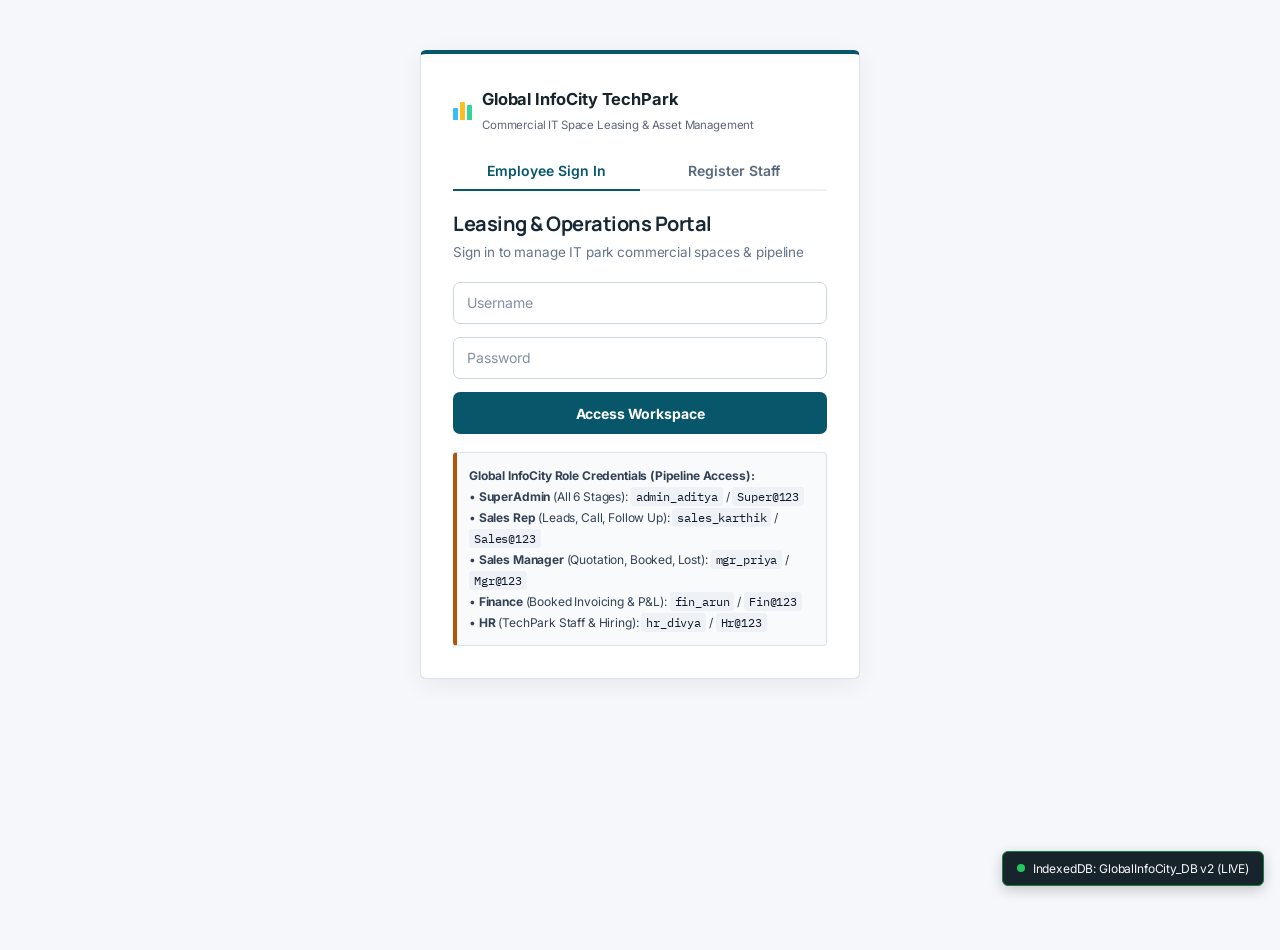
==== index.html @ 7f20994a "Initial commit" ====
<!DOCTYPE html>
<html lang="en">
<head>
    <meta charset="UTF-8">
    <meta name="viewport" content="width=device-width, initial-scale=1.0">
    <title>Global InfoCity TechPark — Commercial Leasing Portal</title>
    <link rel="stylesheet" href="style.css">
    <script src="db.js"></script>
</head>
<body>
    <div class="auth-container">
        <div style="display:flex; align-items:center; gap:10px; margin-bottom: 16px;">
            <div class="building-mark">
                <span class="b-tower b-t1"></span>
                <span class="b-tower b-t2"></span>
                <span class="b-tower b-t3"></span>
            </div>
            <div>
                <strong style="font-size:16.5px; color:#18242c; display:block;">Global InfoCity TechPark</strong>
                <span style="font-size:11.5px; color:#5b6777;">Commercial IT Space Leasing & Asset Management</span>
            </div>
        </div>

        <div class="tabs">
            <button class="tab-btn active" onclick="showTab('login')">Employee Sign In</button>
            <button class="tab-btn" onclick="showTab('register')">Register Staff</button>
        </div>

        <!-- Login Form -->
        <form id="loginForm" class="auth-form">
            <h2>Leasing & Operations Portal</h2>
            <p class="subtitle">Sign in to manage IT park commercial spaces & pipeline</p>
            <input type="text" id="loginUser" placeholder="Username" required>
            <input type="password" id="loginPass" placeholder="Password" required>
            <button type="submit" class="btn-primary">Access Workspace</button>
            <p id="loginError" class="error-msg"></p>
            
            <div class="demo-creds">
                <strong>Global InfoCity Role Credentials (Pipeline Access):</strong><br>
                • <strong>SuperAdmin</strong> (All 6 Stages): <code>admin_aditya</code> / <code>Super@123</code><br>
                • <strong>Sales Rep</strong> (Leads, Call, Follow Up): <code>sales_karthik</code> / <code>Sales@123</code><br>
                • <strong>Sales Manager</strong> (Quotation, Booked, Lost): <code>mgr_priya</code> / <code>Mgr@123</code><br>
                • <strong>Finance</strong> (Booked Invoicing & P&L): <code>fin_arun</code> / <code>Fin@123</code><br>
                • <strong>HR</strong> (TechPark Staff & Hiring): <code>hr_divya</code> / <code>Hr@123</code>
            </div>
        </form>

        <!-- Register Form -->
        <form id="registerForm" class="auth-form hidden">
            <h2>Register TechPark Staff</h2>
            <p class="subtitle">Provision role-based access for Global InfoCity</p>
            <input type="text" id="regName" placeholder="Full Name" required>
            <input type="text" id="regUser" placeholder="Username" required>
            <input type="password" id="regPass" placeholder="Password" required>
            <select id="regRole" required>
                <option value="" disabled selected>Select Department Role</option>
                <option value="SuperAdmin">SuperAdmin (Full Park & Pipeline Control)</option>
                <option value="Sales">Leasing Sales Executive (Leads, Call, Follow Up)</option>
                <option value="Sales Manager">Leasing Sales Manager (Quotation & Booking Approval)</option>
                <option value="Finance">Commercial Finance Analyst (Rent Invoicing & P&L)</option>
                <option value="HR">HR & Facility Staffing</option>
            </select>
            <button type="submit" class="btn-primary">Create Staff Account</button>
            <p id="regMsg" class="success-msg"></p>
        </form>
    </div>

    <script>
        function logAudit(actor, action, module, severity = "INFO") {
            const logs = JSON.parse(localStorage.getItem('infocity_audit_logs')) || [];
            logs.unshift({
                id: Date.now(),
                time: new Date().toLocaleString(),
                actor,
                action,
                module,
                severity
            });
            localStorage.setItem('infocity_audit_logs', JSON.stringify(logs));
        }

        function showTab(tab) {
            document.querySelectorAll('.tab-btn').forEach(b => b.classList.remove('active'));
            if (tab === 'login') {
                document.getElementById('loginForm').classList.remove('hidden');
                document.getElementById('registerForm').classList.add('hidden');
                document.querySelectorAll('.tab-btn')[0].classList.add('active');
            } else {
                document.getElementById('loginForm').classList.add('hidden');
                document.getElementById('registerForm').classList.remove('hidden');
                document.querySelectorAll('.tab-btn')[1].classList.add('active');
            }
        }

        document.getElementById('loginForm').addEventListener('submit', function(e) {
            e.preventDefault();
            const u = document.getElementById('loginUser').value.trim();
            const p = document.getElementById('loginPass').value.trim();
            const users = JSON.parse(localStorage.getItem('infocity_users')) || [];

            const matchedUser = users.find(user => user.username === u && user.password === p);

            if (!matchedUser) {
                logAudit(u || "Unknown", "Failed login attempt", "Auth Gateway", "WARN");
                document.getElementById('loginError').innerText = "Invalid username or password.";
                return;
            }
            if (matchedUser.status === "Suspended") {
                logAudit(u, "Blocked login (Suspended account)", "Auth Gateway", "CRITICAL");
                document.getElementById('loginError').innerText = "Account suspended by SuperAdmin.";
                return;
            }

            logAudit(matchedUser.username, `Signed into ${matchedUser.role} portal`, "Auth Gateway", "INFO");
            localStorage.setItem('currentUser', JSON.stringify(matchedUser));

            const routes = {
                "SuperAdmin": "superadmin.html?view=pipeline",
                "Sales": "sales.html?view=board",
                "Sales Manager": "sales_manager.html?view=quotations",
                "Finance": "finance.html?view=pnl",
                "HR": "hr.html?view=hiring"
            };
            window.location.href = routes[matchedUser.role];
        });

        document.getElementById('registerForm').addEventListener('submit', function(e) {
            e.preventDefault();
            const name = document.getElementById('regName').value.trim();
            const username = document.getElementById('regUser').value.trim();
            const password = document.getElementById('regPass').value.trim();
            const role = document.getElementById('regRole').value;

            let users = JSON.parse(localStorage.getItem('infocity_users')) || [];
            if (users.some(u => u.username === username)) {
                alert("Username already exists!");
                return;
            }

            users.push({ name, username, password, role, status: "Active", scope: `${role.toUpperCase()}_DEFAULT` });
            localStorage.setItem('infocity_users', JSON.stringify(users));
            logAudit("Self-Registration", `Registered ${username} (${role})`, "Staff Directory", "INFO");
            
            document.getElementById('regMsg').innerText = "Staff registered! Switch to Sign In tab.";
            this.reset();
        });
    </script>
</body>
</html>
---- style.css ----
@import url('https://fonts.googleapis.com/css2?family=Inter:wght@400;500;600;700;800&family=Manrope:wght@500;600;700;800&family=IBM+Plex+Mono:wght@400;500;600&display=swap');

:root {
    --park-charcoal: #18242c;
    --park-teal: #0f4c5c;
    --park-blue: #1d4ed8;
    --park-amber: #b45309;
    --park-bg: #f4f5f7;
    --park-surface: #ffffff;
    --park-border: #d8dee6;
    --park-text: #1e293b;
    --park-muted: #5b6777;
    --park-green: #15803d;
    --park-red: #b91c1c;
}

* {
    box-sizing: border-box;
    margin: 0;
    padding: 0;
    font-family: 'Inter', -apple-system, BlinkMacSystemFont, 'Segoe UI', sans-serif;
}

body {
    background-color: var(--park-bg);
    color: var(--park-text);
    min-height: 100vh;
    font-size: 15px;
    line-height: 1.55;
    -webkit-font-smoothing: antialiased;
    -moz-osx-font-smoothing: grayscale;
}

/* Architectural Brand Icon */
.building-mark {
    display: inline-flex;
    align-items: flex-end;
    gap: 2px;
    height: 18px;
}
.b-tower {
    width: 5px;
    background: #f59e0b;
    border-radius: 1px 1px 0 0;
}
.b-t1 { height: 12px; background: #38bdf8; }
.b-t2 { height: 18px; background: #fbbf24; }
.b-t3 { height: 15px; background: #34d399; }

/* Login / Auth Container */
.auth-container {
    width: 440px;
    margin: 50px auto;
    background: var(--park-surface);
    border: 1px solid var(--park-border);
    border-top: 4px solid var(--park-teal);
    padding: 32px;
    border-radius: 6px;
    box-shadow: 0 6px 24px rgba(15, 23, 42, 0.06);
}

.tabs {
    display: flex;
    margin-bottom: 20px;
    border-bottom: 2px solid #edf0f5;
}

.tab-btn {
    flex: 1;
    padding: 10px;
    background: none;
    border: none;
    font-size: 14px;
    font-weight: 600;
    cursor: pointer;
    color: var(--park-muted);
}

.tab-btn.active {
    color: var(--park-teal);
    border-bottom: 2px solid var(--park-teal);
    margin-bottom: -2px;
}

.auth-form h2 {
    font-size: 20px;
    font-weight: 700;
    color: var(--park-charcoal);
    margin-bottom: 4px;
}

.subtitle {
    font-size: 13px;
    color: var(--park-muted);
    margin-bottom: 18px;
}

input, select, textarea {
    width: 100%;
    padding: 10px 12px;
    margin-bottom: 13px;
    background: #ffffff;
    border: 1px solid #cbd5e1;
    border-radius: 4px;
    color: var(--park-text);
    font-size: 13.5px;
}

input:focus, select:focus, textarea:focus {
    outline: none;
    border-color: var(--park-teal);
    box-shadow: 0 0 0 3px rgba(15, 76, 92, 0.12);
}

.btn-primary {
    width: 100%;
    padding: 10px 16px;
    background: var(--park-teal);
    color: #ffffff;
    border: none;
    border-radius: 4px;
    font-size: 14px;
    font-weight: 600;
    cursor: pointer;
    transition: background 0.15s;
}

.btn-primary:hover {
    background: #0a3642;
}

.hidden { display: none !important; }
.error-msg { color: var(--park-red); font-size: 13px; margin-top: 8px; }
.success-msg { color: var(--park-green); font-size: 13px; margin-top: 8px; }

.demo-creds {
    margin-top: 18px;
    padding: 12px;
    background: #f8fafc;
    border: 1px solid var(--park-border);
    border-left: 4px solid var(--park-amber);
    border-radius: 4px;
    font-size: 12px;
    line-height: 1.75;
    color: #334155;
}

code {
    font-family: 'IBM Plex Mono', monospace;
    background: #eef2f6;
    padding: 2px 5px;
    border-radius: 3px;
    color: #0f172a;
    font-size: 11.5px;
}

/* Top Navigation Bar */
.navbar {
    background: var(--park-charcoal);
    color: #ffffff;
    height: 56px;
    padding: 0 24px;
    display: flex;
    justify-content: space-between;
    align-items: center;
    position: sticky;
    top: 0;
    z-index: 100;
    border-bottom: 2px solid #0f4c5c;
}

.brand-title {
    display: flex;
    align-items: center;
    gap: 12px;
    font-size: 16px;
    font-weight: 700;
    color: #ffffff;
    letter-spacing: 0.2px;
}

.brand-sub {
    font-size: 11.5px;
    color: #94a3b8;
    font-weight: 400;
    margin-left: 6px;
    padding-left: 10px;
    border-left: 1px solid #334155;
}

.nav-right {
    display: flex;
    align-items: center;
    gap: 14px;
    font-size: 13px;
    color: #e2e8f0;
}

.badge {
    background: #0f4c5c;
    border: 1px solid #38bdf8;
    color: #e0f2fe;
    padding: 4px 10px;
    border-radius: 4px;
    font-size: 11.5px;
    font-weight: 600;
}

.btn-logout {
    background: #b91c1c;
    color: #ffffff;
    border: none;
    padding: 6px 12px;
    border-radius: 4px;
    cursor: pointer;
    font-size: 12.5px;
    font-weight: 600;
}
.btn-logout:hover { background: #991b1b; }

/* Workspace Layout */
.admin-layout {
    display: flex;
    min-height: calc(100vh - 56px);
}

.sidebar {
    width: 245px;
    background: #ffffff;
    border-right: 1px solid var(--park-border);
    padding: 18px 10px;
    display: flex;
    flex-direction: column;
    gap: 4px;
}

.sidebar-label {
    padding: 14px 14px 5px;
    color: #64748b;
    font-size: 10px;
    font-weight: 700;
    letter-spacing: 0.8px;
    text-transform: uppercase;
}

.nav-item {
    padding: 10px 14px;
    border-radius: 4px;
    color: #475569;
    cursor: pointer;
    font-size: 13.5px;
    font-weight: 500;
    transition: 0.15s;
    border-left: 3px solid transparent;
    text-decoration: none;
    display: block;
}

.nav-item:hover {
    background: #f1f5f9;
    color: #0f172a;
}

.nav-item.active {
    background: #f0f7f9;
    border-left: 3px solid var(--park-teal);
    color: var(--park-teal);
    font-weight: 700;
}

.main-content {
    flex: 1;
    padding: 22px 26px;
    max-width: 1440px;
    overflow-x: hidden;
}

/* Context Banner */
.crm-notice {
    background: #ffffff;
    border: 1px solid var(--park-border);
    border-left: 4px solid var(--park-teal);
    padding: 12px 16px;
    border-radius: 4px;
    margin-bottom: 18px;
    display: flex;
    align-items: center;
    justify-content: space-between;
    font-size: 13px;
    color: #334155;
}

/* KPI Cards */
.cards-grid {
    display: grid;
    grid-template-columns: repeat(auto-fit, minmax(200px, 1fr));
    gap: 14px;
    margin-bottom: 20px;
}

.card {
    background: var(--park-surface);
    border: 1px solid var(--park-border);
    padding: 16px 18px;
    border-radius: 5px;
}

.card h3 {
    font-size: 11.5px;
    text-transform: uppercase;
    letter-spacing: 0.5px;
    color: var(--park-muted);
    margin-bottom: 6px;
    font-weight: 600;
}

.card .value {
    font-size: 23px;
    font-weight: 700;
    color: var(--park-charcoal);
}
.card.green .value { color: var(--park-green); }
.card.red .value { color: var(--park-red); }
.card.blue .value { color: var(--park-teal); }

/* 6-Stage Kanban Pipeline Board */
.pipeline-board {
    display: grid;
    grid-template-columns: repeat(6, minmax(205px, 1fr));
    gap: 12px;
    overflow-x: auto;
    padding-bottom: 8px;
    margin-bottom: 22px;
}

.stage-col {
    background: #ebedf2;
    border: 1px solid #d5dbe3;
    border-radius: 6px;
    padding: 10px;
    min-height: 310px;
    display: flex;
    flex-direction: column;
    gap: 10px;
}

.stage-header {
    display: flex;
    justify-content: space-between;
    align-items: center;
    padding-bottom: 8px;
    border-bottom: 2px solid #cbd5e1;
    font-size: 12.5px;
    font-weight: 700;
    text-transform: uppercase;
    letter-spacing: 0.4px;
}

.stage-Leads .stage-header { border-color: #64748b; color: #334155; }
.stage-Call .stage-header { border-color: #0284c7; color: #0369a1; }
.stage-FollowUp .stage-header { border-color: #d97706; color: #b45309; }
.stage-Quotation .stage-header { border-color: #7c3aed; color: #6d28d9; }
.stage-Booked .stage-header { border-color: #15803d; color: #15803d; }
.stage-Lost .stage-header { border-color: #b91c1c; color: #b91c1c; }

.lease-card {
    background: #ffffff;
    border: 1px solid #dce1e9;
    border-radius: 5px;
    padding: 11px;
    box-shadow: 0 1px 2px rgba(0,0,0,0.04);
    display: flex;
    flex-direction: column;
    gap: 6px;
}

.lease-card .btn-sm {
    align-self: flex-start;
}

.lease-card h4 {
    font-size: 13.5px;
    color: var(--park-charcoal);
    font-weight: 700;
}

.lease-meta {
    font-size: 11.5px;
    color: var(--park-muted);
    line-height: 1.45;
}

.lease-price {
    font-size: 13px;
    font-weight: 700;
    color: var(--park-teal);
}

/* Charts Grid */
.charts-grid {
    display: grid;
    grid-template-columns: repeat(auto-fit, minmax(380px, 1fr));
    gap: 18px;
    margin-bottom: 20px;
}

.chart-box {
    position: relative;
    height: 250px;
    width: 100%;
}

/* Panels & Tables */
.panel {
    background: var(--park-surface);
    border: 1px solid var(--park-border);
    padding: 18px 20px;
    border-radius: 5px;
    margin-bottom: 20px;
}

.panel-header {
    display: flex;
    justify-content: space-between;
    align-items: center;
    margin-bottom: 14px;
    padding-bottom: 10px;
    border-bottom: 1px solid #eef1f6;
}

.panel h2 {
    font-size: 15.5px;
    color: var(--park-charcoal);
    font-weight: 700;
}

table {
    width: 100%;
    border-collapse: collapse;
}

th, td {
    padding: 10px 11px;
    text-align: left;
    border-bottom: 1px solid #eef1f6;
    font-size: 13px;
}

th {
    background: #f8fafc;
    color: #475569;
    font-weight: 700;
    font-size: 11px;
    text-transform: uppercase;
    letter-spacing: 0.4px;
}

tr:hover td { background: #f8fafc; }

.btn-sm {
    padding: 5px 9px;
    border: none;
    border-radius: 4px;
    cursor: pointer;
    font-size: 11.5px;
    font-weight: 600;
    color: #ffffff;
    margin-right: 3px;
}
.btn-danger { background: var(--park-red); }
.btn-warn { background: var(--park-amber); }
.btn-success { background: var(--park-green); }
.btn-info { background: var(--park-teal); }

.pill-tag {
    display: inline-block;
    padding: 3px 8px;
    border-radius: 4px;
    font-size: 11px;
    font-weight: 600;
    background: #f0f7f9;
    color: var(--park-teal);
    border: 1px solid #cce3eb;
}

.grid-2 {
    display: grid;
    grid-template-columns: 1fr 1fr;
    gap: 18px;
}

.detail-drawer {
    position: fixed;
    z-index: 1002;
    top: 0;
    right: 0;
    width: min(440px, 100%);
    height: 100vh;
    overflow-y: auto;
    background: #ffffff;
    box-shadow: -12px 0 36px rgba(15, 23, 42, 0.18);
    padding: 26px;
}

.detail-drawer-header {
    display: flex;
    justify-content: space-between;
    align-items: flex-start;
    padding-bottom: 18px;
    border-bottom: 1px solid var(--park-border);
}

.detail-drawer-header h2 {
    color: var(--park-charcoal);
    font-size: 20px;
}

.drawer-eyebrow {
    display: block;
    margin-bottom: 5px;
    color: var(--park-muted);
    font-size: 11px;
    font-weight: 700;
    letter-spacing: 0.7px;
    text-transform: uppercase;
}

.drawer-close {
    border: 0;
    background: transparent;
    color: var(--park-muted);
    cursor: pointer;
    font-size: 28px;
    line-height: 1;
}

.detail-drawer-content {
    padding-top: 20px;
}

.detail-status {
    display: inline-block;
    margin-bottom: 18px;
    padding: 5px 10px;
    border-radius: 999px;
    background: #f0f7f9;
    color: var(--park-teal);
    font-size: 12px;
    font-weight: 700;
}

.detail-list {
    display: grid;
    gap: 14px;
}

.detail-list div {
    padding-bottom: 12px;
    border-bottom: 1px solid #eef1f6;
}

.detail-list dt {
    margin-bottom: 4px;
    color: var(--park-muted);
    font-size: 11px;
    font-weight: 600;
    text-transform: uppercase;
}

.detail-list dd {
    color: var(--park-text);
    font-size: 14px;
    line-height: 1.5;
    overflow-wrap: anywhere;
}

.drawer-backdrop {
    position: fixed;
    z-index: 1001;
    inset: 0;
    background: rgba(15, 23, 42, 0.42);
}

@media (max-width: 960px) {
    .admin-layout { flex-direction: column; }
    .sidebar { width: 100%; flex-direction: row; overflow-x: auto; }
    .grid-2, .charts-grid { grid-template-columns: 1fr; }
}

/* ==========================================================================
   PRINTABLE QUOTATION & GST INVOICE MODAL STYLES (A4 DOCUMENT ENGINE)
   ========================================================================== */
.doc-modal-overlay {
    position: fixed;
    top: 0;
    left: 0;
    width: 100%;
    height: 100%;
    background: rgba(15, 23, 42, 0.72);
    z-index: 10000;
    display: flex;
    justify-content: center;
    align-items: flex-start;
    overflow-y: auto;
    padding: 30px 16px;
}

.doc-paper {
    background: #ffffff;
    width: 100%;
    max-width: 820px;
    border-radius: 6px;
    padding: 36px 42px;
    color: #0f172a;
    box-shadow: 0 20px 50px rgba(0, 0, 0, 0.35);
    border-top: 6px solid var(--park-teal);
}

.doc-top-actions {
    display: flex;
    justify-content: space-between;
    align-items: center;
    margin-bottom: 20px;
    padding-bottom: 14px;
    border-bottom: 1px dashed #cbd5e1;
}

.doc-header {
    display: flex;
    justify-content: space-between;
    align-items: flex-start;
    padding-bottom: 18px;
    border-bottom: 2px solid #18242c;
    margin-bottom: 20px;
}

.doc-title-badge {
    display: inline-block;
    background: #18242c;
    color: #ffffff;
    padding: 5px 12px;
    font-size: 12px;
    font-weight: 700;
    letter-spacing: 0.8px;
    text-transform: uppercase;
    border-radius: 3px;
    margin-bottom: 6px;
}

.doc-parties {
    display: grid;
    grid-template-columns: 1fr 1fr;
    gap: 20px;
    margin-bottom: 20px;
    background: #f8fafc;
    border: 1px solid #e2e8f0;
    padding: 14px 16px;
    border-radius: 4px;
}

.doc-parties h4 {
    font-size: 11px;
    text-transform: uppercase;
    color: #64748b;
    margin-bottom: 4px;
    letter-spacing: 0.5px;
}

.doc-table {
    width: 100%;
    border-collapse: collapse;
    margin: 16px 0;
}

.doc-table th, .doc-table td {
    border: 1px solid #cbd5e1;
    padding: 10px 12px;
    font-size: 13px;
}

.doc-table th {
    background: #f1f5f9;
    color: #1e293b;
}

.doc-summary-box {
    margin-left: auto;
    width: 340px;
    border: 1px solid #cbd5e1;
    border-radius: 4px;
    overflow: hidden;
    margin-top: 12px;
}

.doc-summary-row {
    display: flex;
    justify-content: space-between;
    padding: 8px 12px;
    font-size: 13px;
    border-bottom: 1px solid #eef1f6;
}

.doc-summary-row.total {
    background: #18242c;
    color: #ffffff;
    font-weight: 700;
    font-size: 14.5px;
    border-bottom: none;
}

.doc-footer {
    margin-top: 28px;
    padding-top: 16px;
    border-top: 1px solid #cbd5e1;
    display: flex;
    justify-content: space-between;
    align-items: flex-end;
    font-size: 12px;
    color: #475569;
}

/* Native A4 Print Media Query — Hides Dashboard & Prints Only the Document */
@media print {
    body {
        background: #ffffff !important;
    }
    .navbar, .admin-layout, #idb-status-pill, .doc-top-actions {
        display: none !important;
    }
    .doc-modal-overlay {
        position: static !important;
        background: none !important;
        padding: 0 !important;
        overflow: visible !important;
    }
    .doc-paper {
        box-shadow: none !important;
        border: 1px solid #cbd5e1 !important;
        border-top: 5px solid #0f4c5c !important;
        max-width: 100% !important;
        padding: 20px !important;
    }
}

/* ==========================================================================
   INTERACTIVE TOWER A, B, C FLOOR PLAN & AVAILABILITY GRID STYLES
   ========================================================================== */
.floorplan-legend {
    display: flex;
    flex-wrap: wrap;
    gap: 18px;
    align-items: center;
    background: #ffffff;
    border: 1px solid var(--park-border);
    padding: 12px 18px;
    border-radius: 5px;
    margin-bottom: 18px;
    font-size: 13px;
}

.legend-item {
    display: flex;
    align-items: center;
    gap: 8px;
    font-weight: 600;
    color: var(--park-charcoal);
}

.legend-swatch {
    width: 14px;
    height: 14px;
    border-radius: 3px;
    display: inline-block;
}
.swatch-vacant { background: #dcfce7; border: 2px solid #15803d; }
.swatch-pipeline { background: #fef3c7; border: 2px solid #d97706; }
.swatch-booked { background: #e0f2fe; border: 2px solid #0f4c5c; }

.towers-grid {
    display: grid;
    grid-template-columns: repeat(3, 1fr);
    gap: 18px;
    margin-bottom: 24px;
}

.tower-shell {
    background: #ebedf2;
    border: 1px solid #cbd5e1;
    border-top: 5px solid var(--park-charcoal);
    border-radius: 6px;
    padding: 14px;
    display: flex;
    flex-direction: column;
    gap: 10px;
}

.tower-shell-header {
    display: flex;
    justify-content: space-between;
    align-items: center;
    padding-bottom: 10px;
    border-bottom: 2px solid #cbd5e1;
}

.tower-shell-header h3 {
    font-size: 15px;
    font-weight: 700;
    color: var(--park-charcoal);
}

.suite-card {
    background: #ffffff;
    border-radius: 5px;
    padding: 12px 14px;
    border-left: 5px solid #cbd5e1;
    border-top: 1px solid #dce1e9;
    border-right: 1px solid #dce1e9;
    border-bottom: 1px solid #dce1e9;
    transition: transform 0.15s ease, box-shadow 0.15s ease;
    display: flex;
    flex-direction: column;
    gap: 6px;
}

.suite-card:hover {
    transform: translateY(-2px);
    box-shadow: 0 4px 12px rgba(15, 23, 42, 0.08);
}

.suite-card.vacant {
    background: #f0fdf4;
    border-left-color: #15803d;
}

.suite-card.pipeline {
    background: #fffbeb;
    border-left-color: #d97706;
}

.suite-card.booked {
    background: #f0f9ff;
    border-left-color: #0f4c5c;
}

.suite-top {
    display: flex;
    justify-content: space-between;
    align-items: center;
}

.suite-title {
    font-size: 13.5px;
    font-weight: 700;
    color: var(--park-charcoal);
}

.status-pill {
    font-size: 10.5px;
    font-weight: 700;
    padding: 2px 8px;
    border-radius: 3px;
    text-transform: uppercase;
    letter-spacing: 0.4px;
}
.status-pill.vacant { background: #15803d; color: #ffffff; }
.status-pill.pipeline { background: #d97706; color: #ffffff; }
.status-pill.booked { background: #0f4c5c; color: #ffffff; }

.suite-specs {
    font-size: 12px;
    color: #475569;
    display: flex;
    justify-content: space-between;
}

.suite-tenant-box {
    font-size: 12px;
    padding-top: 6px;
    border-top: 1px dashed #cbd5e1;
    color: #1e293b;
    display: flex;
    justify-content: space-between;
    align-items: center;
}

@media (max-width: 1024px) {
    .towers-grid { grid-template-columns: 1fr; }
}

/* ========================================================================
   GLOBAL INFOCITY — ORGANIZED, COLLAPSIBLE WORKSPACE SIDEBAR
   This block intentionally overrides only navigation/layout styles.
   ======================================================================== */
.admin-layout {
    display: grid;
    grid-template-columns: 264px minmax(0, 1fr);
    align-items: stretch;
    min-height: calc(100vh - 56px);
    width: 100%;
}

.sidebar {
    position: sticky;
    top: 56px;
    align-self: start;
    width: 264px;
    min-width: 264px;
    height: calc(100vh - 56px);
    overflow-x: hidden;
    overflow-y: auto;
    padding: 18px 12px 14px;
    display: flex;
    flex-direction: column;
    gap: 14px;
    background: #fff;
    border-right: 1px solid #dce3eb;
    scrollbar-width: thin;
    scrollbar-color: #cbd5e1 transparent;
}

.sidebar-head {
    min-height: 64px;
    display: flex;
    align-items: center;
    justify-content: space-between;
    gap: 10px;
    padding: 0 7px 14px;
    border-bottom: 1px solid #edf1f5;
}

.sidebar-head-copy {
    min-width: 0;
    display: flex;
    flex-direction: column;
    gap: 3px;
}

.sidebar-eyebrow {
    color: #8290a1;
    font-size: 9px;
    font-weight: 800;
    letter-spacing: 1.05px;
}

.sidebar-head-copy strong {
    color: #18242c;
    font-size: 13px;
    line-height: 1.25;
}

.sidebar-head-copy small {
    color: #7b8794;
    font-size: 10.5px;
    line-height: 1.35;
}

.sidebar-toggle {
    flex: 0 0 30px;
    width: 30px;
    height: 30px;
    display: inline-grid;
    place-items: center;
    border: 1px solid #dce3eb;
    border-radius: 7px;
    background: #f8fafc;
    color: #475569;
    font-size: 21px;
    line-height: 1;
    cursor: pointer;
    transition: background .15s ease, border-color .15s ease, color .15s ease;
}

.sidebar-toggle:hover {
    background: #edf6f7;
    border-color: #b7d4d9;
    color: var(--park-teal);
}

.sidebar-nav {
    min-height: 0;
    flex: 1;
    display: flex;
    flex-direction: column;
    gap: 16px;
}

.sidebar-group {
    min-width: 0;
    display: flex;
    flex-direction: column;
    gap: 4px;
}

.sidebar-label {
    padding: 0 11px 5px;
    color: #8793a2;
    font-size: 9.5px;
    font-weight: 800;
    letter-spacing: .85px;
    line-height: 1.3;
    text-transform: uppercase;
}

.sidebar .nav-item {
    min-height: 40px;
    width: 100%;
    display: flex;
    align-items: center;
    gap: 11px;
    padding: 9px 11px;
    border: 0;
    border-radius: 8px;
    border-left: 3px solid transparent;
    background: transparent;
    color: #526173;
    font-size: 12.75px;
    font-weight: 550;
    line-height: 1.35;
    text-align: left;
    text-decoration: none;
    white-space: normal;
    cursor: pointer;
    transition: background .15s ease, color .15s ease, border-color .15s ease;
}

.sidebar .nav-item:hover {
    background: #f4f7fa;
    color: #18242c;
}

.sidebar .nav-item.active {
    border-left-color: var(--park-teal);
    background: #eaf4f6;
    color: #0f4c5c;
    font-weight: 700;
}

.nav-icon {
    flex: 0 0 20px;
    width: 20px;
    display: inline-grid;
    place-items: center;
    color: #8290a1;
    font-size: 15px;
    font-weight: 700;
    line-height: 1;
}

.nav-item.active .nav-icon {
    color: var(--park-teal);
}

.nav-text {
    min-width: 0;
    overflow-wrap: anywhere;
}

.main-content {
    min-width: 0;
    width: 100%;
    max-width: none;
    padding: 22px 24px;
    overflow-x: auto;
}

/* Desktop collapse: icon rail, preserved tooltips and full-width content. */
.admin-layout.sidebar-collapsed {
    grid-template-columns: 76px minmax(0, 1fr);
}

.sidebar.is-collapsed {
    width: 76px;
    min-width: 76px;
    padding-right: 9px;
    padding-left: 9px;
}

.sidebar.is-collapsed .sidebar-head {
    justify-content: center;
    padding-right: 0;
    padding-left: 0;
}

.sidebar.is-collapsed .sidebar-head-copy,
.sidebar.is-collapsed .sidebar-label,
.sidebar.is-collapsed .nav-text {
    display: none;
}

.sidebar.is-collapsed .sidebar-toggle {
    transform: rotate(180deg);
}

.sidebar.is-collapsed .nav-item {
    justify-content: center;
    padding: 10px 5px;
    border-left-color: transparent;
}

.sidebar.is-collapsed .nav-item.active {
    border-left-color: var(--park-teal);
}

.sidebar.is-collapsed .nav-icon {
    flex-basis: 24px;
    width: 24px;
    font-size: 17px;
}

/* Tablet / mobile: turn the sidebar into a scrollable horizontal section menu. */
@media (max-width: 960px) {
    .admin-layout,
    .admin-layout.sidebar-collapsed {
        display: flex;
        flex-direction: column;
        min-height: calc(100vh - 56px);
    }

    .sidebar,
    .sidebar.is-collapsed {
        position: relative;
        top: auto;
        width: 100%;
        min-width: 0;
        height: auto;
        max-height: none;
        overflow: visible;
        padding: 10px 12px;
        border-right: 0;
        border-bottom: 1px solid #dce3eb;
        gap: 8px;
    }

    .sidebar-head {
        display: none;
    }

    .sidebar-nav {
        flex-direction: row;
        align-items: flex-start;
        gap: 14px;
        overflow-x: auto;
        overflow-y: hidden;
        padding-bottom: 3px;
        scrollbar-width: thin;
    }

    .sidebar-group {
        flex: 0 0 auto;
        flex-direction: row;
        align-items: center;
        gap: 5px;
    }

    .sidebar-label {
        display: none;
    }

    .sidebar .nav-item,
    .sidebar.is-collapsed .nav-item {
        flex: 0 0 auto;
        width: auto;
        min-height: 38px;
        justify-content: flex-start;
        padding: 8px 11px;
        white-space: nowrap;
        border: 1px solid #e5eaf0;
        border-radius: 8px;
    }

    .sidebar .nav-item.active,
    .sidebar.is-collapsed .nav-item.active {
        border-color: #b9d7dc;
        background: #eaf4f6;
    }

    .sidebar .nav-text,
    .sidebar.is-collapsed .nav-text {
        display: inline;
    }

    .sidebar .nav-icon,
    .sidebar.is-collapsed .nav-icon {
        flex: 0 0 18px;
        width: 18px;
    }

    .main-content {
        padding: 18px 16px;
    }
}

@media (max-width: 600px) {
    .navbar {
        height: auto;
        min-height: 56px;
        padding: 10px 14px;
        flex-wrap: wrap;
        gap: 8px;
    }

    .brand-title {
        gap: 8px;
        font-size: 14px;
    }

    .brand-sub {
        display: none;
    }

    .nav-right {
        gap: 8px;
        font-size: 11.5px;
    }

    .main-content {
        padding: 14px 12px;
    }

    .crm-notice {
        align-items: flex-start;
        flex-direction: column;
        gap: 8px;
    }
}


/* ========================================================================== 
   READABILITY & TYPOGRAPHY REFRESH
   Clean enterprise typography, stronger contrast and more comfortable spacing.
   ========================================================================== */
:root {
    --park-bg: #f5f7fa;
    --park-surface: #ffffff;
    --park-border: #dce3eb;
    --park-text: #253244;
    --park-muted: #59697d;
    --park-charcoal: #172733;
    --park-teal: #07566a;
    --park-shadow-soft: 0 2px 10px rgba(20, 37, 54, 0.045);
    --park-shadow-hover: 0 8px 22px rgba(20, 37, 54, 0.09);
}

html {
    font-size: 16px;
    text-size-adjust: 100%;
    -webkit-text-size-adjust: 100%;
}

body {
    font-family: 'Inter', -apple-system, BlinkMacSystemFont, 'Segoe UI', sans-serif;
    font-size: 15px;
    line-height: 1.6;
    letter-spacing: -0.01em;
    color: var(--park-text);
    background: var(--park-bg);
    text-rendering: optimizeLegibility;
}

h1, h2, h3, h4, h5, h6,
.brand-title,
.panel-header h2,
.card .value {
    font-family: 'Manrope', 'Inter', sans-serif;
    letter-spacing: -0.025em;
}

h1, h2, h3, h4, h5, h6 {
    color: var(--park-charcoal);
    line-height: 1.3;
    font-weight: 700;
}

p {
    line-height: 1.65;
}

small {
    line-height: 1.5;
}

/* Brand and top bar */
.navbar {
    min-height: 60px;
    height: 60px;
    padding-inline: 24px;
    box-shadow: 0 2px 8px rgba(10, 24, 34, 0.12);
}

.brand-title {
    font-size: 16px;
    font-weight: 800;
    letter-spacing: -0.025em;
}

.brand-sub {
    font-size: 12px;
    letter-spacing: 0;
    line-height: 1.4;
}

.nav-right {
    font-size: 13px;
    font-weight: 500;
}

.badge {
    font-size: 12px;
    line-height: 1.4;
    padding: 5px 11px;
    border-radius: 6px;
}

.btn-logout {
    min-height: 34px;
    padding: 7px 13px;
    border-radius: 6px;
    font-size: 13px;
    font-weight: 700;
}

/* Navigation readability */
.sidebar {
    top: 60px;
    height: calc(100vh - 60px);
}

.sidebar-head-copy strong {
    font-family: 'Manrope', 'Inter', sans-serif;
    font-size: 14px;
    font-weight: 800;
    line-height: 1.35;
}

.sidebar-head-copy small {
    font-size: 11.5px;
    line-height: 1.45;
}

.sidebar-eyebrow {
    font-size: 10px;
    letter-spacing: 1.1px;
}

.sidebar-label {
    font-size: 10px;
    font-weight: 800;
    letter-spacing: 0.9px;
    color: #68788b;
}

.sidebar .nav-item {
    min-height: 42px;
    padding: 10px 12px;
    gap: 12px;
    color: #405166;
    font-size: 13.5px;
    font-weight: 550;
    line-height: 1.45;
    letter-spacing: -0.01em;
    border-radius: 9px;
}

.sidebar .nav-item:hover {
    color: #172b3a;
    background: #f1f5f8;
}

.sidebar .nav-item.active {
    color: #074e60;
    background: #e8f3f5;
    font-weight: 700;
}

.nav-icon {
    font-size: 16px;
}

/* Main workspace and context banner */
.main-content {
    padding: 24px 28px;
}

.crm-notice {
    padding: 15px 18px;
    border-radius: 10px;
    margin-bottom: 22px;
    font-size: 14px;
    line-height: 1.65;
    color: #33465b;
    box-shadow: var(--park-shadow-soft);
}

.crm-notice strong {
    color: #183244;
    font-weight: 750;
}

.subtitle {
    margin-top: 3px;
    color: #65758a;
    font-size: 13.5px;
    line-height: 1.65;
}

/* Section panels */
.panel {
    padding: 21px 22px;
    border: 1px solid var(--park-border);
    border-radius: 11px;
    box-shadow: var(--park-shadow-soft);
}

.panel-header {
    gap: 14px;
    margin-bottom: 17px;
    padding-bottom: 13px;
    border-bottom-color: #e9eef3;
}

.panel h2,
.panel-header h2 {
    font-size: 17px;
    font-weight: 800;
    line-height: 1.35;
    color: #1b2d3b;
}

/* KPI cards: more breathing room and clearer hierarchy */
.cards-grid {
    gap: 16px;
    margin-bottom: 22px;
}

.card {
    padding: 19px 20px;
    border-radius: 11px;
    box-shadow: var(--park-shadow-soft);
    transition: transform .18s ease, box-shadow .18s ease;
}

.card:hover {
    transform: translateY(-2px);
    box-shadow: var(--park-shadow-hover);
}

.card h3 {
    margin-bottom: 9px;
    color: #627287;
    font-family: 'Inter', sans-serif;
    font-size: 11.5px;
    font-weight: 750;
    line-height: 1.5;
    letter-spacing: .055em;
}

.card .value {
    font-size: clamp(22px, 2vw, 27px);
    font-weight: 800;
    line-height: 1.25;
}

/* Pipeline board cards */
.stage-col {
    padding: 12px;
    border-radius: 10px;
    border-color: #d9e1e9;
    background: #edf1f5;
}

.stage-header {
    padding: 2px 1px 10px;
    font-size: 12px;
    font-weight: 800;
    letter-spacing: .055em;
}

.lease-card {
    gap: 8px;
    padding: 13px;
    border-radius: 9px;
    border-color: #dce4eb;
    box-shadow: 0 1px 3px rgba(20, 37, 54, 0.05);
}

.lease-card h4 {
    color: #1b2d3b;
    font-family: 'Manrope', 'Inter', sans-serif;
    font-size: 14px;
    font-weight: 800;
    line-height: 1.4;
}

.lease-meta {
    color: #5d6d82;
    font-size: 12.5px;
    line-height: 1.55;
}

.lease-price {
    font-size: 14px;
    font-weight: 800;
    line-height: 1.4;
}

/* Data tables: clear labels and legible cell content */
table {
    border-collapse: separate;
    border-spacing: 0;
}

th, td {
    padding: 12px 13px;
    font-size: 13.5px;
    line-height: 1.55;
    vertical-align: middle;
    border-bottom: 1px solid #e8edf2;
}

th {
    padding-top: 13px;
    padding-bottom: 13px;
    color: #526277;
    background: #f5f8fb;
    font-size: 11.5px;
    font-weight: 800;
    line-height: 1.45;
    letter-spacing: .055em;
}

tbody tr:nth-child(even) td {
    background: #fbfcfd;
}

tbody tr:hover td {
    background: #f1f7f9;
}

td strong {
    color: #203244;
    font-weight: 750;
}

/* Form controls and labels */
input, select, textarea {
    min-height: 42px;
    padding: 10px 13px;
    border: 1px solid #cbd6e1;
    border-radius: 7px;
    color: #253649;
    font-family: 'Inter', sans-serif;
    font-size: 14px;
    line-height: 1.45;
    background: #fff;
}

textarea {
    min-height: 100px;
    line-height: 1.6;
}

input::placeholder,
textarea::placeholder {
    color: #8290a1;
    opacity: 1;
}

input:focus, select:focus, textarea:focus {
    border-color: #0b7184;
    box-shadow: 0 0 0 3px rgba(11, 113, 132, .13);
}

label {
    display: inline-block;
    margin-bottom: 6px;
    color: #405267;
    font-size: 13px;
    font-weight: 650;
    line-height: 1.45;
}

/* Buttons and status labels */
.btn-primary,
.btn-sm,
.btn-info,
.btn-success,
.btn-danger,
.btn-warn {
    font-family: 'Inter', sans-serif;
    font-weight: 700;
    letter-spacing: -0.01em;
    border-radius: 7px;
    transition: transform .15s ease, filter .15s ease, box-shadow .15s ease;
}

.btn-primary {
    min-height: 42px;
    padding: 10px 17px;
    font-size: 14px;
}

.btn-sm {
    min-height: 32px;
    padding: 7px 11px;
    font-size: 12px;
}

.btn-primary:hover,
.btn-sm:hover {
    filter: brightness(.96);
    box-shadow: 0 3px 9px rgba(15, 35, 48, .12);
    transform: translateY(-1px);
}

.pill-tag {
    padding: 5px 9px;
    border-radius: 6px;
    font-size: 11.5px;
    font-weight: 700;
    line-height: 1.45;
}

code {
    font-family: 'IBM Plex Mono', monospace;
    font-size: 12px;
    line-height: 1.5;
}

/* Drawer and detail views */
.detail-drawer {
    padding: 28px;
}

.detail-drawer-header h2 {
    font-family: 'Manrope', 'Inter', sans-serif;
    font-size: 21px;
    line-height: 1.3;
}

.detail-list dt {
    margin-bottom: 5px;
    color: #66768a;
    font-size: 11.5px;
    font-weight: 750;
    letter-spacing: .045em;
}

.detail-list dd {
    color: #253649;
    font-size: 14px;
    line-height: 1.65;
}

/* More comfortable compact screens */
@media (max-width: 960px) {
    .sidebar,
    .sidebar.is-collapsed {
        top: 0;
    }

    .sidebar .nav-item,
    .sidebar.is-collapsed .nav-item {
        min-height: 40px;
        font-size: 13px;
    }

    .main-content {
        padding: 20px 18px;
    }

    th, td {
        padding: 10px 11px;
        font-size: 13px;
    }
}

@media (max-width: 600px) {
    body {
        font-size: 14px;
    }

    .navbar {
        min-height: 56px;
        height: auto;
    }

    .main-content {
        padding: 16px 13px;
    }

    .panel {
        padding: 16px;
        border-radius: 9px;
    }

    .panel h2,
    .panel-header h2 {
        font-size: 15.5px;
    }

    .card {
        padding: 16px;
    }

    .card .value {
        font-size: 23px;
    }

    .crm-notice {
        padding: 13px 14px;
        font-size: 13px;
    }
}

/* Keyboard accessibility and visible focus */
:where(a, button, input, select, textarea, [tabindex]):focus-visible {
    outline: 3px solid rgba(11, 113, 132, .35);
    outline-offset: 2px;
}


/* ========================================================================
   CRM RESTRUCTURE — PURPOSEFUL PAGE ROUTES, CLEAR HIERARCHY & DETAILS
   ======================================================================== */
.page-heading {
    display: flex;
    align-items: flex-end;
    justify-content: space-between;
    gap: 18px;
    margin: 0 0 20px;
    padding: 2px 0 16px;
    border-bottom: 1px solid #e4eaf0;
}
.page-eyebrow {
    display: block;
    margin-bottom: 6px;
    color: #718196;
    font-size: 10px;
    font-weight: 800;
    letter-spacing: .11em;
    text-transform: uppercase;
}
.page-heading h1 {
    margin: 0;
    color: #172b3a;
    font-family: 'Manrope', 'Inter', sans-serif;
    font-size: clamp(22px, 2.2vw, 28px);
    font-weight: 800;
    letter-spacing: -.035em;
    line-height: 1.2;
}
.page-heading p {
    max-width: 760px;
    margin: 7px 0 0;
    color: #63748a;
    font-size: 13.5px;
    line-height: 1.6;
}
.page-heading-tag {
    flex: 0 0 auto;
    display: inline-flex;
    align-items: center;
    min-height: 30px;
    padding: 6px 11px;
    border: 1px solid #d5e5e9;
    border-radius: 999px;
    background: #f1f8f9;
    color: #0f5968;
    font-size: 11px;
    font-weight: 750;
}
.source-chip {
    display: inline-flex;
    align-self: flex-start;
    width: fit-content;
    max-width: 100%;
    padding: 4px 8px;
    border: 1px solid #d8e6f2;
    border-radius: 999px;
    background: #f4f8fc;
    color: #35546e;
    font-size: 11px;
    font-weight: 700;
    line-height: 1.35;
}
.pipeline-card-actions,
.drawer-actions {
    display: flex;
    flex-wrap: wrap;
    align-items: center;
    gap: 7px;
    margin-top: 8px;
}
.btn-secondary {
    background: #edf2f7;
    color: #34495e;
    border: 1px solid #d7e0e8;
}
.btn-secondary:hover { background: #e4ebf2; }
.lease-card {
    transition: transform .16s ease, box-shadow .16s ease, border-color .16s ease;
}
.lease-card:hover {
    border-color: #b7cbd8;
    box-shadow: 0 8px 18px rgba(25, 49, 70, .09);
    transform: translateY(-2px);
}
.drawer-field-label {
    display: block;
    margin: 18px 0 7px;
    color: #53657a;
    font-size: 11.5px;
    font-weight: 750;
    letter-spacing: .04em;
    text-transform: uppercase;
}
.detail-drawer textarea {
    width: 100%;
    min-height: 86px;
    padding: 10px 12px;
    border: 1px solid #d5dee7;
    border-radius: 8px;
    resize: vertical;
    color: #26384a;
    font: inherit;
    font-size: 13px;
}
.drawer-save-btn {
    width: 100%;
    margin-top: 8px;
}
.drawer-actions h3 {
    flex: 0 0 100%;
    margin: 12px 0 2px;
    color: #243a4c;
    font-size: 13px;
}
.drawer-locked-note {
    margin-top: 16px;
    padding: 11px 12px;
    border: 1px solid #e3d9f7;
    border-radius: 8px;
    background: #faf7ff;
    color: #6941a5;
    font-size: 12px;
    line-height: 1.55;
}
/* Give sidebar groups distinct rhythm and prevent labels/items from colliding. */
.sidebar-nav { align-items: stretch; }
.sidebar-group { position: relative; width: 100%; gap: 5px; }
.sidebar-label { display: block; width: 100%; margin: 0; padding: 2px 11px 8px; line-height: 1.4; }
.sidebar .nav-item { flex: 0 0 auto; min-width: 0; }
.sidebar .nav-text { display: block; flex: 1 1 auto; min-width: 0; white-space: normal; overflow-wrap: anywhere; }
.sidebar-group + .sidebar-group { padding-top: 3px; }
.sidebar-group + .sidebar-group::before { content: none; }

@media (max-width: 960px) {
    .page-heading { align-items: flex-start; flex-direction: column; gap: 10px; }
    .page-heading-tag { align-self: flex-start; }
    .charts-grid { grid-template-columns: minmax(0, 1fr); }
}

/* Pipeline-first page polish */
.pipeline-intro-panel { margin-bottom: 14px; padding: 15px 18px; }
.pipeline-board { align-items: stretch; grid-template-columns: repeat(6, minmax(220px, 1fr)); }
.stage-col { min-width: 220px; }
.lease-card .source-chip { margin-top: 2px; }
.mod-sec.hidden, .module-section.hidden { display: none !important; }
@media (max-width: 700px) {
    .pipeline-board { grid-template-columns: repeat(6, minmax(245px, 1fr)); }
}
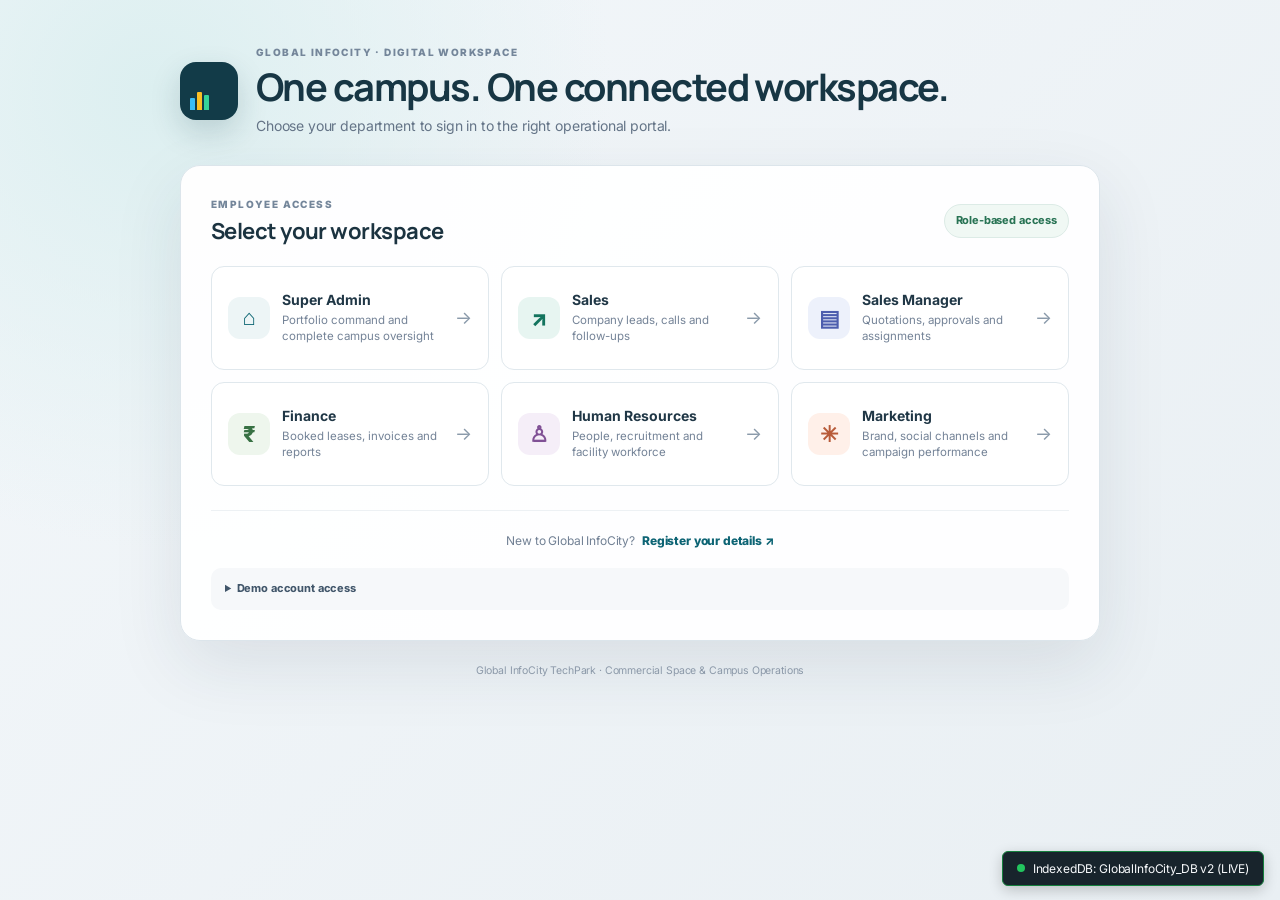
==== commit b8cd8e5c: "Add department sign-in, HR registration and approval foundation" ====
--- a/index.html
+++ b/index.html
@@ -1,149 +1,73 @@
 <!DOCTYPE html>
 <html lang="en">
 <head>
-    <meta charset="UTF-8">
-    <meta name="viewport" content="width=device-width, initial-scale=1.0">
-    <title>Global InfoCity TechPark — Commercial Leasing Portal</title>
-    <link rel="stylesheet" href="style.css">
-    <script src="db.js"></script>
+  <meta charset="UTF-8">
+  <meta name="viewport" content="width=device-width, initial-scale=1.0">
+  <meta name="theme-color" content="#123b48">
+  <title>Global InfoCity TechPark — Employee Access</title>
+  <link rel="stylesheet" href="style.css">
+  <link rel="stylesheet" href="portal-access.css">
+  <script src="db.js"></script>
+  <script src="portal-access.js" defer></script>
 </head>
-<body>
-    <div class="auth-container">
-        <div style="display:flex; align-items:center; gap:10px; margin-bottom: 16px;">
-            <div class="building-mark">
-                <span class="b-tower b-t1"></span>
-                <span class="b-tower b-t2"></span>
-                <span class="b-tower b-t3"></span>
-            </div>
-            <div>
-                <strong style="font-size:16.5px; color:#18242c; display:block;">Global InfoCity TechPark</strong>
-                <span style="font-size:11.5px; color:#5b6777;">Commercial IT Space Leasing & Asset Management</span>
-            </div>
+<body class="portal-login-page">
+  <main class="portal-shell">
+    <section class="portal-brand">
+      <div class="building-mark" aria-hidden="true"><span class="b-tower b-t1"></span><span class="b-tower b-t2"></span><span class="b-tower b-t3"></span></div>
+      <div>
+        <p class="portal-kicker">GLOBAL INFOCITY · DIGITAL WORKSPACE</p>
+        <h1>One campus. One connected workspace.</h1>
+        <p>Choose your department to sign in to the right operational portal.</p>
+      </div>
+    </section>
+
+    <section class="portal-card" aria-labelledby="portalTitle">
+      <div class="portal-card-heading">
+        <div>
+          <span class="portal-kicker">EMPLOYEE ACCESS</span>
+          <h2 id="portalTitle">Select your workspace</h2>
         </div>
+        <span class="portal-secure-pill">Role-based access</span>
+      </div>
 
-        <div class="tabs">
-            <button class="tab-btn active" onclick="showTab('login')">Employee Sign In</button>
-            <button class="tab-btn" onclick="showTab('register')">Register Staff</button>
+      <div id="portalGrid" class="portal-grid" aria-label="Choose a department"></div>
+
+      <form id="portalLoginForm" class="portal-login-form hidden">
+        <div class="portal-login-title">
+          <button type="button" id="portalBackButton" class="portal-back">← All departments</button>
+          <div>
+            <span class="portal-kicker">SIGN IN TO</span>
+            <h3 id="selectedPortalName">Department</h3>
+          </div>
         </div>
+        <input type="hidden" id="selectedPortalRole" value="">
+        <label for="portalUsername">Work email or username</label>
+        <input id="portalUsername" name="username" type="text" autocomplete="username" placeholder="name@globalinfocity.com or username" required>
+        <label for="portalPassword">Password</label>
+        <input id="portalPassword" name="password" type="password" autocomplete="current-password" placeholder="Enter your password" required>
+        <p id="portalLoginMessage" class="portal-message" role="status" aria-live="polite"></p>
+        <button type="submit" class="portal-submit">Sign in to workspace <span aria-hidden="true">→</span></button>
+      </form>
 
-        <!-- Login Form -->
-        <form id="loginForm" class="auth-form">
-            <h2>Leasing & Operations Portal</h2>
-            <p class="subtitle">Sign in to manage IT park commercial spaces & pipeline</p>
-            <input type="text" id="loginUser" placeholder="Username" required>
-            <input type="password" id="loginPass" placeholder="Password" required>
-            <button type="submit" class="btn-primary">Access Workspace</button>
-            <p id="loginError" class="error-msg"></p>
-            
-            <div class="demo-creds">
-                <strong>Global InfoCity Role Credentials (Pipeline Access):</strong><br>
-                • <strong>SuperAdmin</strong> (All 6 Stages): <code>admin_aditya</code> / <code>Super@123</code><br>
-                • <strong>Sales Rep</strong> (Leads, Call, Follow Up): <code>sales_karthik</code> / <code>Sales@123</code><br>
-                • <strong>Sales Manager</strong> (Quotation, Booked, Lost): <code>mgr_priya</code> / <code>Mgr@123</code><br>
-                • <strong>Finance</strong> (Booked Invoicing & P&L): <code>fin_arun</code> / <code>Fin@123</code><br>
-                • <strong>HR</strong> (TechPark Staff & Hiring): <code>hr_divya</code> / <code>Hr@123</code>
-            </div>
-        </form>
+      <div class="portal-register-strip">
+        <span>New to Global InfoCity?</span>
+        <a href="register.html">Register your details <span aria-hidden="true">↗</span></a>
+      </div>
 
-        <!-- Register Form -->
-        <form id="registerForm" class="auth-form hidden">
-            <h2>Register TechPark Staff</h2>
-            <p class="subtitle">Provision role-based access for Global InfoCity</p>
-            <input type="text" id="regName" placeholder="Full Name" required>
-            <input type="text" id="regUser" placeholder="Username" required>
-            <input type="password" id="regPass" placeholder="Password" required>
-            <select id="regRole" required>
-                <option value="" disabled selected>Select Department Role</option>
-                <option value="SuperAdmin">SuperAdmin (Full Park & Pipeline Control)</option>
-                <option value="Sales">Leasing Sales Executive (Leads, Call, Follow Up)</option>
-                <option value="Sales Manager">Leasing Sales Manager (Quotation & Booking Approval)</option>
-                <option value="Finance">Commercial Finance Analyst (Rent Invoicing & P&L)</option>
-                <option value="HR">HR & Facility Staffing</option>
-            </select>
-            <button type="submit" class="btn-primary">Create Staff Account</button>
-            <p id="regMsg" class="success-msg"></p>
-        </form>
-    </div>
-
-    <script>
-        function logAudit(actor, action, module, severity = "INFO") {
-            const logs = JSON.parse(localStorage.getItem('infocity_audit_logs')) || [];
-            logs.unshift({
-                id: Date.now(),
-                time: new Date().toLocaleString(),
-                actor,
-                action,
-                module,
-                severity
-            });
-            localStorage.setItem('infocity_audit_logs', JSON.stringify(logs));
-        }
-
-        function showTab(tab) {
-            document.querySelectorAll('.tab-btn').forEach(b => b.classList.remove('active'));
-            if (tab === 'login') {
-                document.getElementById('loginForm').classList.remove('hidden');
-                document.getElementById('registerForm').classList.add('hidden');
-                document.querySelectorAll('.tab-btn')[0].classList.add('active');
-            } else {
-                document.getElementById('loginForm').classList.add('hidden');
-                document.getElementById('registerForm').classList.remove('hidden');
-                document.querySelectorAll('.tab-btn')[1].classList.add('active');
-            }
-        }
-
-        document.getElementById('loginForm').addEventListener('submit', function(e) {
-            e.preventDefault();
-            const u = document.getElementById('loginUser').value.trim();
-            const p = document.getElementById('loginPass').value.trim();
-            const users = JSON.parse(localStorage.getItem('infocity_users')) || [];
-
-            const matchedUser = users.find(user => user.username === u && user.password === p);
-
-            if (!matchedUser) {
-                logAudit(u || "Unknown", "Failed login attempt", "Auth Gateway", "WARN");
-                document.getElementById('loginError').innerText = "Invalid username or password.";
-                return;
-            }
-            if (matchedUser.status === "Suspended") {
-                logAudit(u, "Blocked login (Suspended account)", "Auth Gateway", "CRITICAL");
-                document.getElementById('loginError').innerText = "Account suspended by SuperAdmin.";
-                return;
-            }
-
-            logAudit(matchedUser.username, `Signed into ${matchedUser.role} portal`, "Auth Gateway", "INFO");
-            localStorage.setItem('currentUser', JSON.stringify(matchedUser));
-
-            const routes = {
-                "SuperAdmin": "superadmin.html?view=pipeline",
-                "Sales": "sales.html?view=board",
-                "Sales Manager": "sales_manager.html?view=quotations",
-                "Finance": "finance.html?view=pnl",
-                "HR": "hr.html?view=hiring"
-            };
-            window.location.href = routes[matchedUser.role];
-        });
-
-        document.getElementById('registerForm').addEventListener('submit', function(e) {
-            e.preventDefault();
-            const name = document.getElementById('regName').value.trim();
-            const username = document.getElementById('regUser').value.trim();
-            const password = document.getElementById('regPass').value.trim();
-            const role = document.getElementById('regRole').value;
-
-            let users = JSON.parse(localStorage.getItem('infocity_users')) || [];
-            if (users.some(u => u.username === username)) {
-                alert("Username already exists!");
-                return;
-            }
-
-            users.push({ name, username, password, role, status: "Active", scope: `${role.toUpperCase()}_DEFAULT` });
-            localStorage.setItem('infocity_users', JSON.stringify(users));
-            logAudit("Self-Registration", `Registered ${username} (${role})`, "Staff Directory", "INFO");
-            
-            document.getElementById('regMsg').innerText = "Staff registered! Switch to Sign In tab.";
-            this.reset();
-        });
-    </script>
+      <details class="portal-demo-details">
+        <summary>Demo account access</summary>
+        <div class="portal-demo-grid">
+          <span>Super Admin</span><code>admin_aditya / Super@123</code>
+          <span>Sales</span><code>sales_karthik / Sales@123</code>
+          <span>Sales Manager</span><code>mgr_priya / Mgr@123</code>
+          <span>Finance</span><code>fin_arun / Fin@123</code>
+          <span>HR</span><code>hr_divya / Hr@123</code>
+          <span>Marketing</span><code>marketing_sanjay / Market@123</code>
+        </div>
+        <p>These are demonstration credentials stored in this browser. Do not use them in a live deployment.</p>
+      </details>
+    </section>
+    <footer class="portal-footer">Global InfoCity TechPark · Commercial Space & Campus Operations</footer>
+  </main>
 </body>
 </html>
--- a/portal-access.css
+++ b/portal-access.css
@@ -0,0 +1,45 @@
+/* Standalone department selector and login card styles. */
+.portal-login-page { min-height:100vh; margin:0; background:radial-gradient(circle at 12% 10%,#dceff0 0,transparent 33%),linear-gradient(135deg,#f3f7fa,#e9eff3); color:#1d2d3d; }
+.portal-shell { width:min(1120px,calc(100% - 32px)); margin:0 auto; padding:44px 0 24px; }
+.portal-brand { display:flex; align-items:center; gap:18px; margin:0 auto 28px; max-width:920px; }
+.portal-brand .building-mark { flex:0 0 58px; width:58px; height:58px; padding:10px; border-radius:16px; background:#123b48; box-shadow:0 12px 30px rgba(18,59,72,.18); }
+.portal-brand h1 { margin:4px 0 7px; color:#173644; font-size:clamp(25px,4vw,38px); line-height:1.12; letter-spacing:-.04em; }
+.portal-brand p:not(.portal-kicker) { margin:0; color:#647487; font-size:14px; }
+.portal-kicker { display:block; margin:0; color:#74869a; font-size:10px; font-weight:850; letter-spacing:.14em; }
+.portal-card { max-width:920px; margin:0 auto; padding:30px; border:1px solid #dce5eb; border-radius:20px; background:rgba(255,255,255,.96); box-shadow:0 24px 70px rgba(28,53,70,.1); }
+.portal-card-heading { display:flex; align-items:center; justify-content:space-between; gap:14px; margin-bottom:20px; }
+.portal-card-heading h2 { margin:5px 0 0; color:#1b3340; font-size:22px; }
+.portal-secure-pill { padding:7px 11px; border:1px solid #dcebe6; border-radius:999px; background:#f0f8f4; color:#287354; font-size:11px; font-weight:750; white-space:nowrap; }
+.portal-grid { display:grid; grid-template-columns:repeat(3,minmax(0,1fr)); gap:12px; }
+.portal-choice { display:flex; align-items:center; gap:12px; min-height:104px; padding:16px; border:1px solid #e0e8ed; border-radius:13px; background:#fff; color:#26394a; text-align:left; cursor:pointer; transition:transform .16s ease,border-color .16s ease,box-shadow .16s ease; }
+.portal-choice:hover { transform:translateY(-2px); border-color:#a8c6cd; box-shadow:0 10px 24px rgba(30,65,80,.08); }
+.portal-choice-icon { display:grid; place-items:center; flex:0 0 42px; width:42px; height:42px; border-radius:12px; background:#edf5f6; color:#0d6673; font-size:22px; font-weight:800; }
+.portal-choice-copy { display:flex; flex-direction:column; gap:4px; min-width:0; }
+.portal-choice-copy strong { color:#203746; font-size:14px; }
+.portal-choice-copy small { color:#748397; font-size:11.5px; line-height:1.4; }
+.portal-choice-arrow { margin-left:auto; color:#8a9aaa; font-size:18px; }
+.portal-sales .portal-choice-icon { background:#e7f5f1; color:#13745e; }
+.portal-manager .portal-choice-icon { background:#edf1fb; color:#4d5eae; }
+.portal-finance .portal-choice-icon { background:#eef6ed; color:#387144; }
+.portal-hr .portal-choice-icon { background:#f5eef8; color:#805095; }
+.portal-marketing .portal-choice-icon { background:#fff0e9; color:#b85b39; }
+.portal-login-form { max-width:480px; margin:8px auto 0; }
+.portal-login-title { display:flex; flex-direction:column; gap:13px; margin-bottom:17px; }
+.portal-login-title h3 { margin:4px 0 0; color:#183644; font-size:21px; }
+.portal-back { align-self:flex-start; padding:0; border:0; background:transparent; color:#477080; font-size:12px; font-weight:750; cursor:pointer; }
+.portal-login-form label { display:block; margin:12px 0 6px; color:#43576a; font-size:12px; font-weight:700; }
+.portal-login-form input { width:100%; min-height:45px; box-sizing:border-box; border:1px solid #d3dee6; border-radius:9px; background:#fbfdfe; }
+.portal-submit { display:flex; align-items:center; justify-content:space-between; width:100%; margin-top:15px; padding:13px 16px; border:0; border-radius:9px; background:#123f4d; color:#fff; font-size:13px; font-weight:800; cursor:pointer; }
+.portal-submit:hover { background:#0c5665; }
+.portal-message { min-height:18px; margin:8px 0 0; font-size:12px; }
+.portal-message.error { color:#b42318; }
+.portal-register-strip { display:flex; align-items:center; justify-content:center; gap:7px; margin-top:24px; padding-top:20px; border-top:1px solid #edf1f4; color:#718094; font-size:12px; }
+.portal-register-strip a { color:#0d6474; font-weight:800; text-decoration:none; }
+.portal-demo-details { margin-top:18px; padding:12px 14px; border-radius:10px; background:#f6f8fa; color:#67778a; font-size:11px; }
+.portal-demo-details summary { cursor:pointer; color:#41566a; font-weight:750; }
+.portal-demo-grid { display:grid; grid-template-columns:1fr 1.3fr; gap:6px 12px; margin-top:12px; }
+.portal-demo-grid code { color:#29475a; }
+.portal-demo-details p { margin:10px 0 0; }
+.portal-footer { padding:22px 0 0; color:#8b98a8; text-align:center; font-size:10.5px; }
+@media(max-width:760px){.portal-shell{padding:26px 0 18px}.portal-brand{align-items:flex-start}.portal-card{padding:22px 17px;border-radius:15px}.portal-grid{grid-template-columns:repeat(2,minmax(0,1fr))}.portal-choice{min-height:98px;padding:12px}.portal-choice-icon{flex-basis:35px;width:35px;height:35px}.portal-card-heading{align-items:flex-start;flex-direction:column}}
+@media(max-width:480px){.portal-grid{grid-template-columns:1fr}.portal-choice{min-height:76px}.portal-demo-grid{grid-template-columns:1fr}.portal-brand .building-mark{flex-basis:46px;width:46px;height:46px}.portal-brand{gap:12px}}
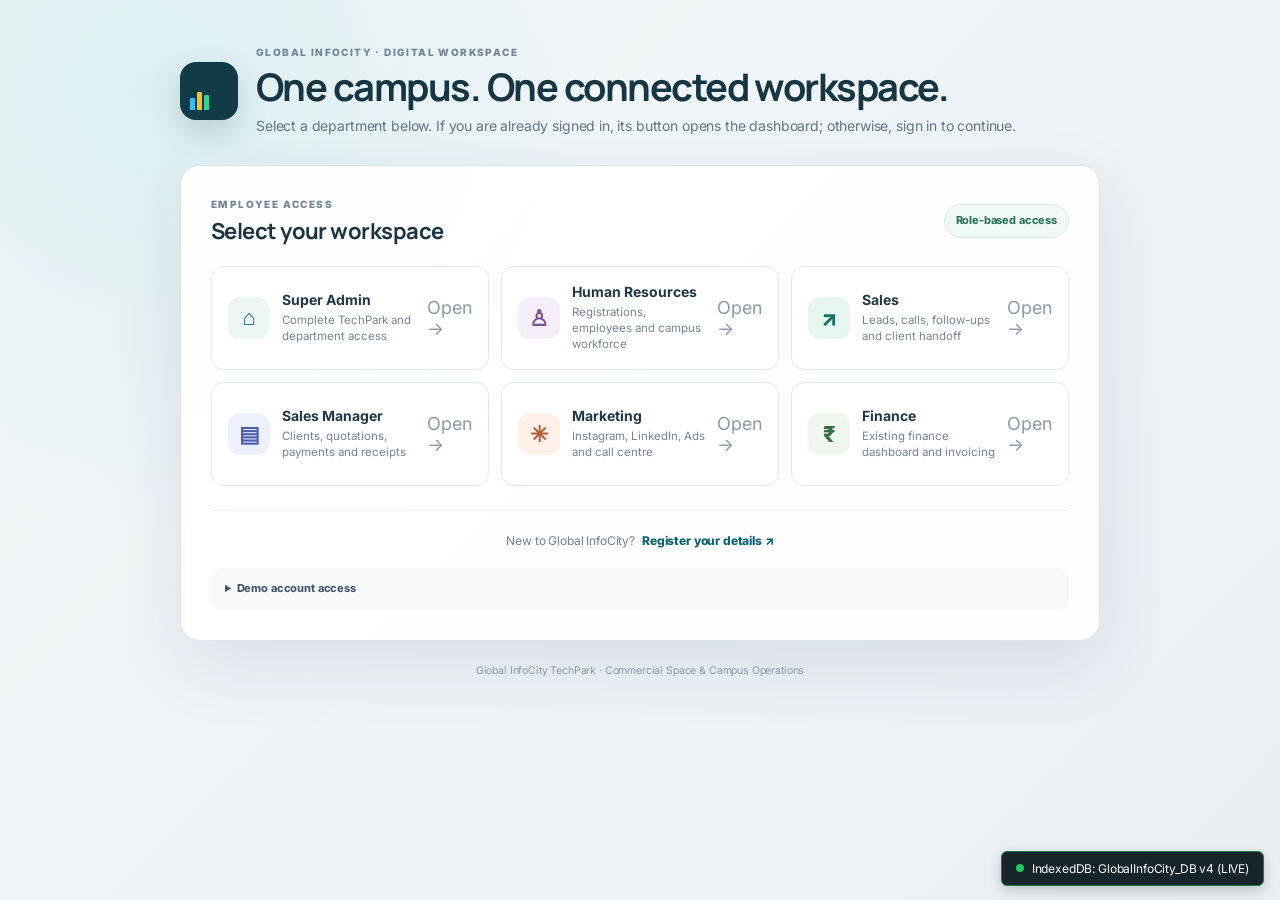
==== commit f144f3a0: "Expand department workflows, collections, marketing metrics and HR workforce operations" ====
--- a/index.html
+++ b/index.html
@@ -17,7 +17,7 @@
       <div>
         <p class="portal-kicker">GLOBAL INFOCITY · DIGITAL WORKSPACE</p>
         <h1>One campus. One connected workspace.</h1>
-        <p>Choose your department to sign in to the right operational portal.</p>
+        <p>Select a department below. If you are already signed in, its button opens the dashboard; otherwise, sign in to continue.</p>
       </div>
     </section>
 
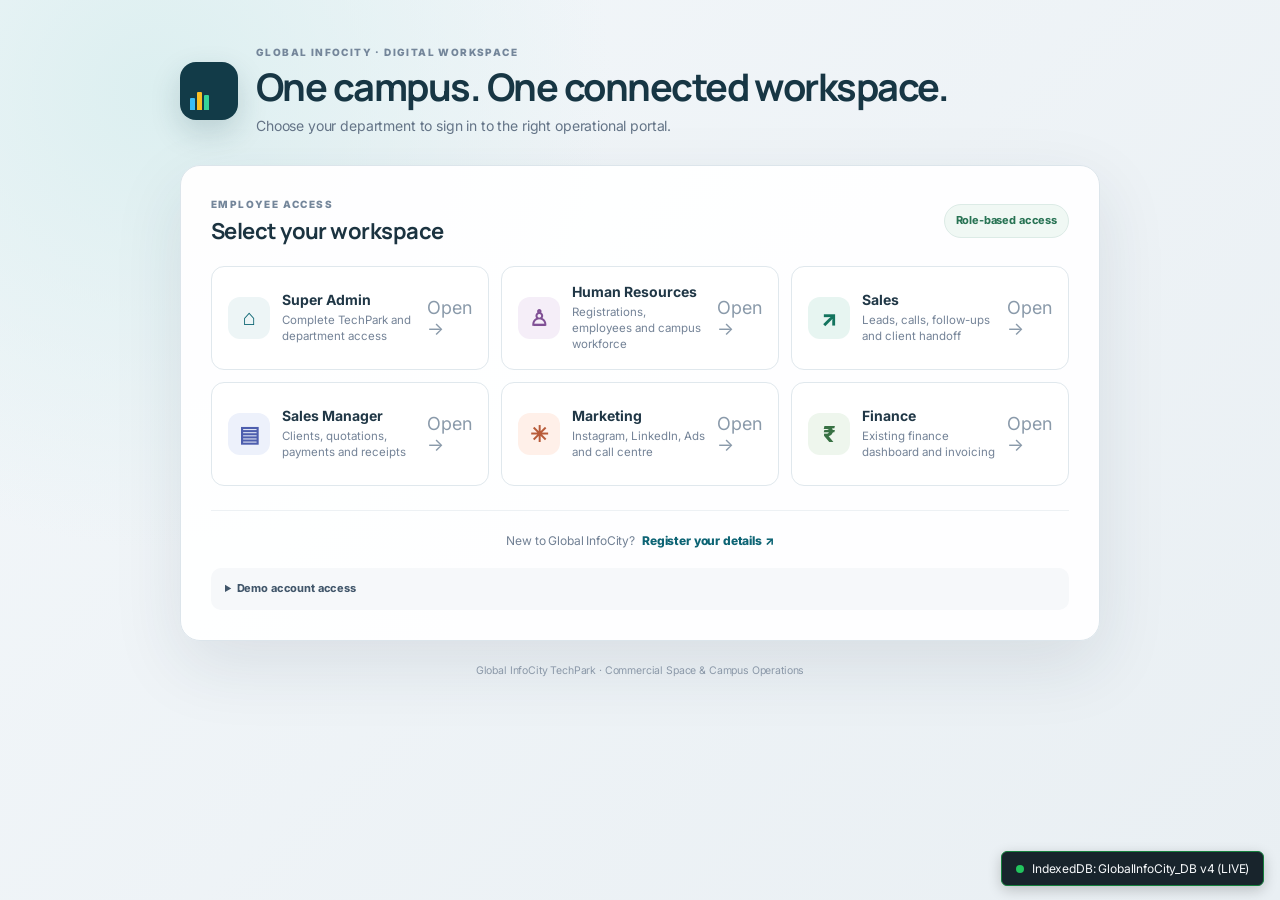
==== commit 13a7c7eb: "Load shared demo dataset across ERP portals" ====
--- a/index.html
+++ b/index.html
@@ -8,6 +8,7 @@
   <link rel="stylesheet" href="style.css">
   <link rel="stylesheet" href="portal-access.css">
   <script src="db.js"></script>
+  <script src="demo-seed-data.js"></script>
   <script src="portal-access.js" defer></script>
 </head>
 <body class="portal-login-page">
@@ -17,7 +18,7 @@
       <div>
         <p class="portal-kicker">GLOBAL INFOCITY · DIGITAL WORKSPACE</p>
         <h1>One campus. One connected workspace.</h1>
-        <p>Select a department below. If you are already signed in, its button opens the dashboard; otherwise, sign in to continue.</p>
+        <p>Choose your department to sign in to the right operational portal.</p>
       </div>
     </section>
 
